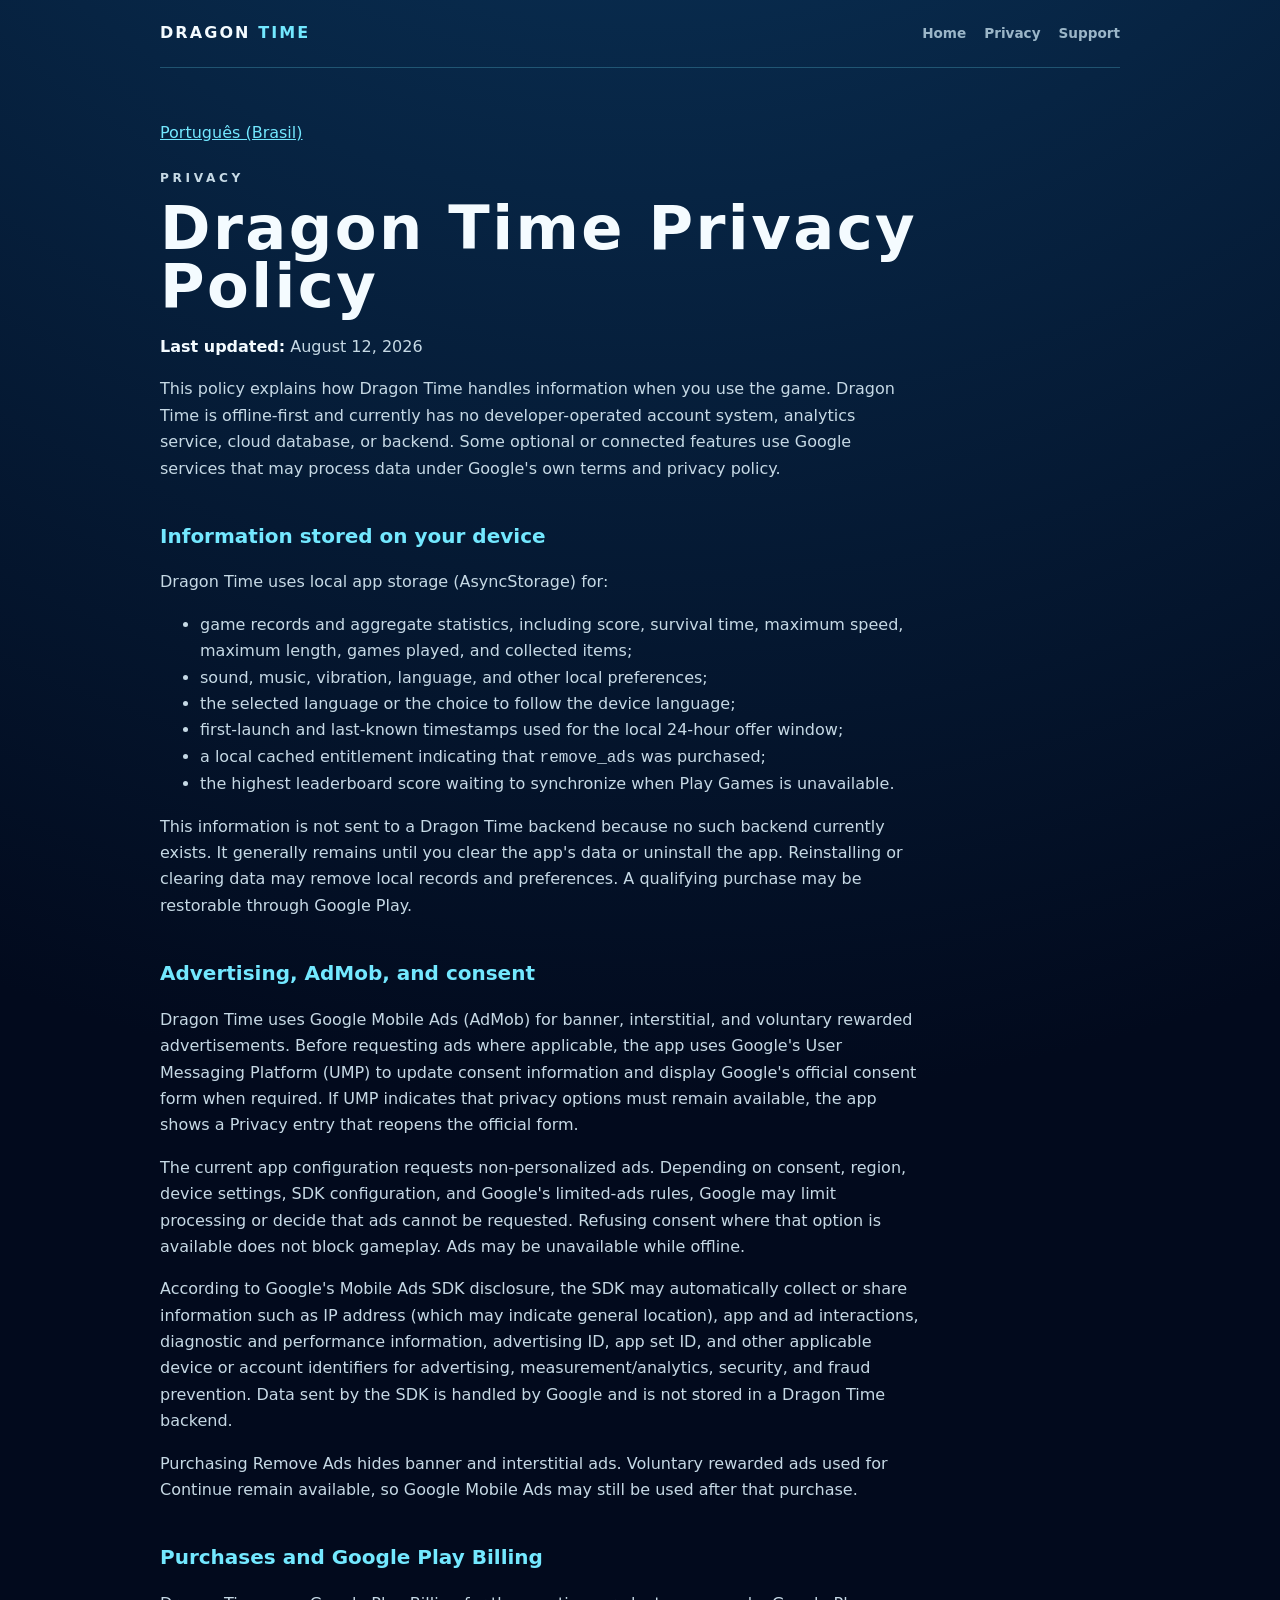
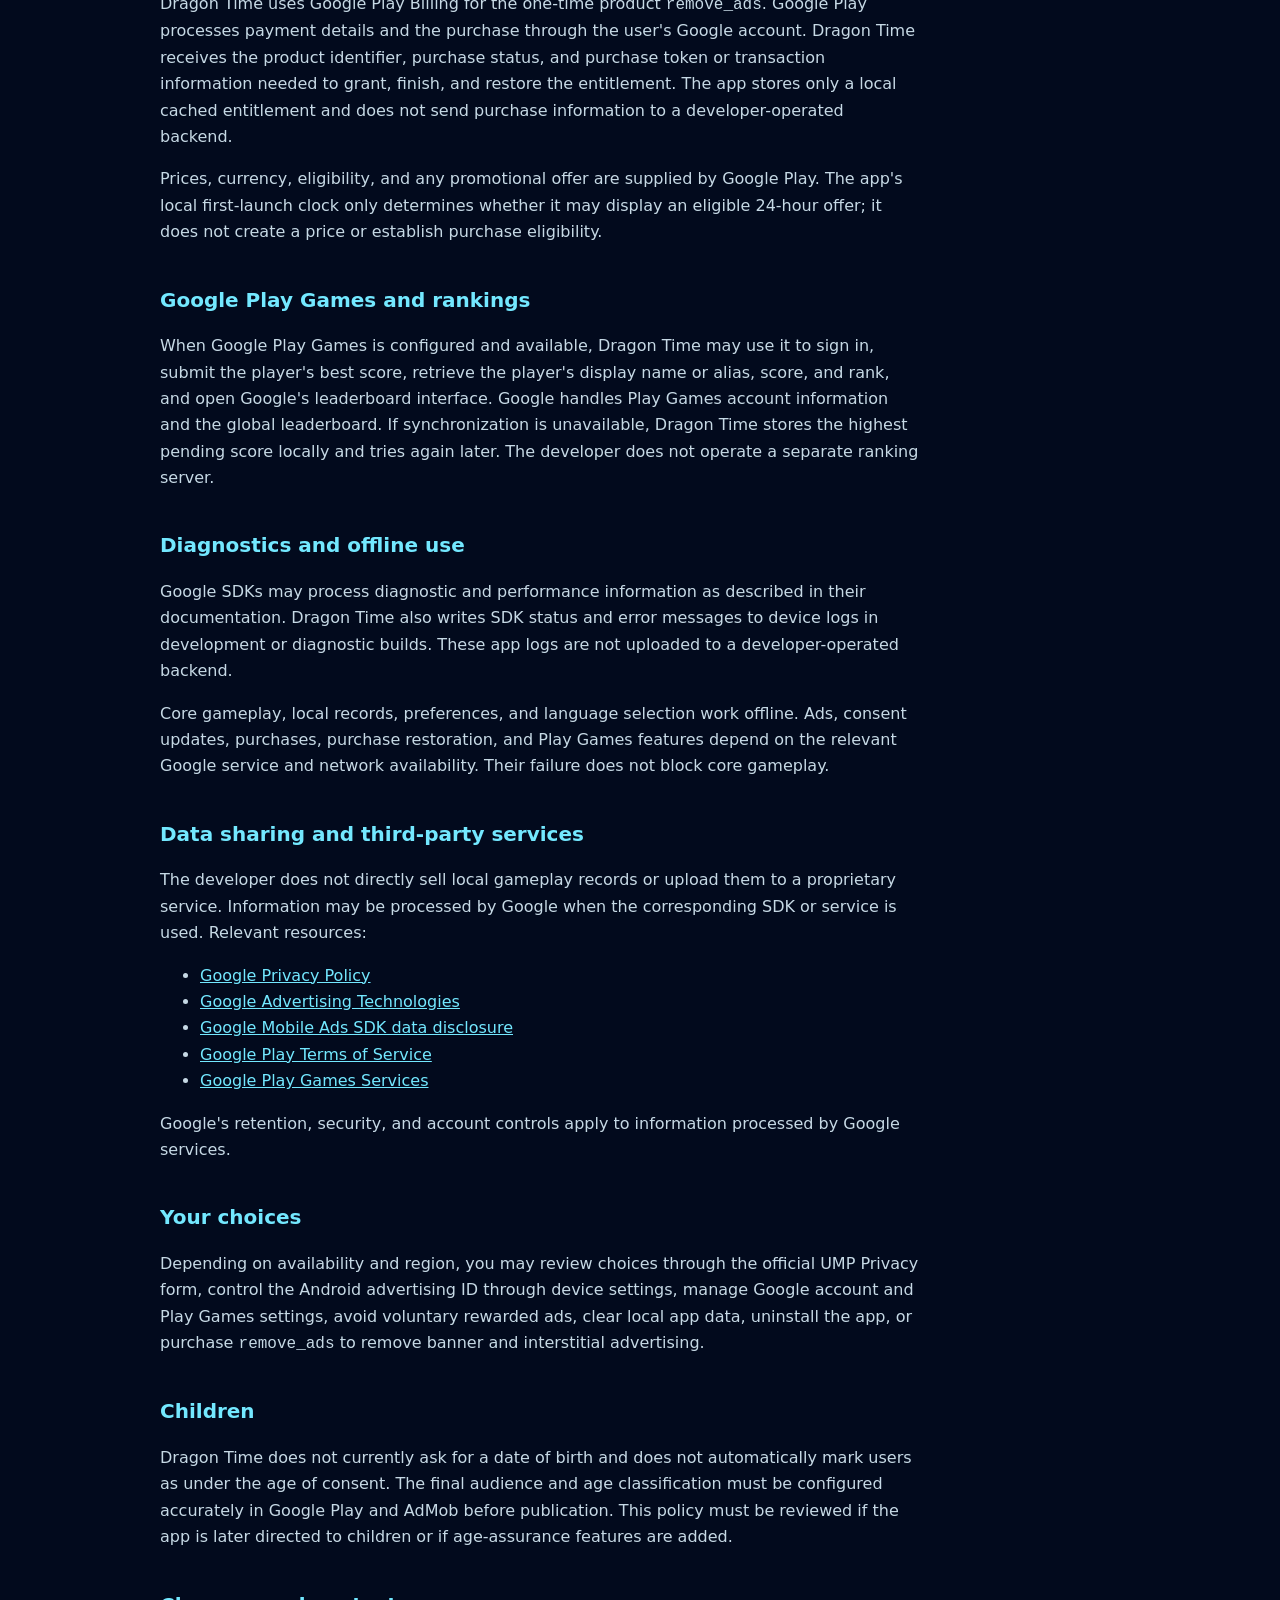
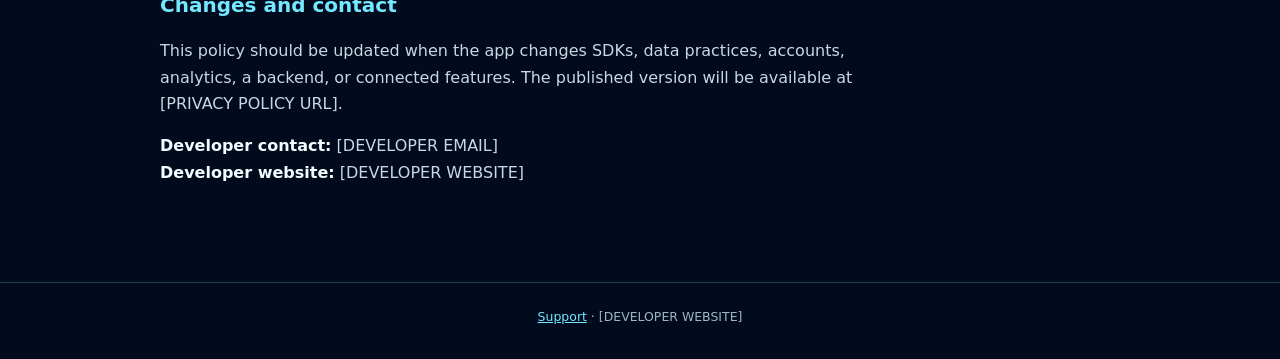
==== privacy/index.html @ 27734ae8 "Initial Dragon Time website" ====
<!doctype html>
<html lang="en">
<head>
  <meta charset="utf-8">
  <meta name="viewport" content="width=device-width,initial-scale=1">
  <meta name="description" content="Dragon Time Privacy Policy.">
  <title>Privacy Policy — Dragon Time</title>
  <link rel="icon" href="/assets/dragon-time-icon.png">
  <link rel="stylesheet" href="/assets/site.css">
</head>
<body>
  <header class="shell nav">
    <a class="brand" href="/">DRAGON <span>TIME</span></a>
    <nav class="nav-links" aria-label="Primary navigation"><a href="/">Home</a><a href="/privacy/">Privacy</a><a href="/support/">Support</a></nav>
  </header>
  <main class="shell content"><article>
    <a class="language-switch" href="/privacy/pt-br/" lang="pt-BR">Português (Brasil)</a>
    <p class="eyebrow">PRIVACY</p><h1>Dragon Time Privacy Policy</h1><p><strong>Last updated:</strong> August 12, 2026</p>
    <p>This policy explains how Dragon Time handles information when you use the game. Dragon Time is offline-first and currently has no developer-operated account system, analytics service, cloud database, or backend. Some optional or connected features use Google services that may process data under Google's own terms and privacy policy.</p>

    <h2>Information stored on your device</h2>
    <p>Dragon Time uses local app storage (AsyncStorage) for:</p>
    <ul><li>game records and aggregate statistics, including score, survival time, maximum speed, maximum length, games played, and collected items;</li><li>sound, music, vibration, language, and other local preferences;</li><li>the selected language or the choice to follow the device language;</li><li>first-launch and last-known timestamps used for the local 24-hour offer window;</li><li>a local cached entitlement indicating that <code>remove_ads</code> was purchased;</li><li>the highest leaderboard score waiting to synchronize when Play Games is unavailable.</li></ul>
    <p>This information is not sent to a Dragon Time backend because no such backend currently exists. It generally remains until you clear the app's data or uninstall the app. Reinstalling or clearing data may remove local records and preferences. A qualifying purchase may be restorable through Google Play.</p>

    <h2>Advertising, AdMob, and consent</h2>
    <p>Dragon Time uses Google Mobile Ads (AdMob) for banner, interstitial, and voluntary rewarded advertisements. Before requesting ads where applicable, the app uses Google's User Messaging Platform (UMP) to update consent information and display Google's official consent form when required. If UMP indicates that privacy options must remain available, the app shows a Privacy entry that reopens the official form.</p>
    <p>The current app configuration requests non-personalized ads. Depending on consent, region, device settings, SDK configuration, and Google's limited-ads rules, Google may limit processing or decide that ads cannot be requested. Refusing consent where that option is available does not block gameplay. Ads may be unavailable while offline.</p>
    <p>According to Google's Mobile Ads SDK disclosure, the SDK may automatically collect or share information such as IP address (which may indicate general location), app and ad interactions, diagnostic and performance information, advertising ID, app set ID, and other applicable device or account identifiers for advertising, measurement/analytics, security, and fraud prevention. Data sent by the SDK is handled by Google and is not stored in a Dragon Time backend.</p>
    <p>Purchasing Remove Ads hides banner and interstitial ads. Voluntary rewarded ads used for Continue remain available, so Google Mobile Ads may still be used after that purchase.</p>

    <h2>Purchases and Google Play Billing</h2>
    <p>Dragon Time uses Google Play Billing for the one-time product <code>remove_ads</code>. Google Play processes payment details and the purchase through the user's Google account. Dragon Time receives the product identifier, purchase status, and purchase token or transaction information needed to grant, finish, and restore the entitlement. The app stores only a local cached entitlement and does not send purchase information to a developer-operated backend.</p>
    <p>Prices, currency, eligibility, and any promotional offer are supplied by Google Play. The app's local first-launch clock only determines whether it may display an eligible 24-hour offer; it does not create a price or establish purchase eligibility.</p>

    <h2>Google Play Games and rankings</h2>
    <p>When Google Play Games is configured and available, Dragon Time may use it to sign in, submit the player's best score, retrieve the player's display name or alias, score, and rank, and open Google's leaderboard interface. Google handles Play Games account information and the global leaderboard. If synchronization is unavailable, Dragon Time stores the highest pending score locally and tries again later. The developer does not operate a separate ranking server.</p>

    <h2>Diagnostics and offline use</h2>
    <p>Google SDKs may process diagnostic and performance information as described in their documentation. Dragon Time also writes SDK status and error messages to device logs in development or diagnostic builds. These app logs are not uploaded to a developer-operated backend.</p>
    <p>Core gameplay, local records, preferences, and language selection work offline. Ads, consent updates, purchases, purchase restoration, and Play Games features depend on the relevant Google service and network availability. Their failure does not block core gameplay.</p>

    <h2>Data sharing and third-party services</h2>
    <p>The developer does not directly sell local gameplay records or upload them to a proprietary service. Information may be processed by Google when the corresponding SDK or service is used. Relevant resources:</p>
    <ul><li><a href="https://policies.google.com/privacy">Google Privacy Policy</a></li><li><a href="https://policies.google.com/technologies/ads">Google Advertising Technologies</a></li><li><a href="https://developers.google.com/admob/android/privacy/play-data-disclosure">Google Mobile Ads SDK data disclosure</a></li><li><a href="https://play.google.com/about/play-terms/">Google Play Terms of Service</a></li><li><a href="https://developers.google.com/games/services">Google Play Games Services</a></li></ul>
    <p>Google's retention, security, and account controls apply to information processed by Google services.</p>

    <h2>Your choices</h2>
    <p>Depending on availability and region, you may review choices through the official UMP Privacy form, control the Android advertising ID through device settings, manage Google account and Play Games settings, avoid voluntary rewarded ads, clear local app data, uninstall the app, or purchase <code>remove_ads</code> to remove banner and interstitial advertising.</p>

    <h2>Children</h2>
    <p>Dragon Time does not currently ask for a date of birth and does not automatically mark users as under the age of consent. The final audience and age classification must be configured accurately in Google Play and AdMob before publication. This policy must be reviewed if the app is later directed to children or if age-assurance features are added.</p>

    <h2>Changes and contact</h2>
    <p>This policy should be updated when the app changes SDKs, data practices, accounts, analytics, a backend, or connected features. The published version will be available at [PRIVACY POLICY URL].</p>
    <p><strong>Developer contact:</strong> [DEVELOPER EMAIL]<br><strong>Developer website:</strong> [DEVELOPER WEBSITE]</p>
  </article></main>
  <footer><div class="shell"><a href="/support/">Support</a> · [DEVELOPER WEBSITE]</div></footer>
</body>
</html>
---- assets/site.css ----
:root {
  color-scheme: dark;
  --bg: #020a1d;
  --panel: #07182e;
  --cyan: #73e8ff;
  --blue: #087fd0;
  --text: #f4fbff;
  --muted: #9bb6c8;
  --stroke: rgba(115, 232, 255, 0.24);
}

* { box-sizing: border-box; }
html { scroll-behavior: smooth; }
body { margin: 0; min-height: 100vh; background: radial-gradient(circle at 50% -20%, #0c3e69 0, var(--bg) 42%); color: var(--text); font: 16px/1.65 system-ui, -apple-system, BlinkMacSystemFont, "Segoe UI", sans-serif; }
a { color: var(--cyan); }
img { display: block; max-width: 100%; }
.shell { width: min(100% - 32px, 960px); margin-inline: auto; }
.nav { display: flex; align-items: center; justify-content: space-between; min-height: 68px; border-bottom: 1px solid var(--stroke); }
.brand { color: var(--text); font-weight: 900; letter-spacing: .13em; text-decoration: none; }
.brand span { color: var(--cyan); }
.nav-links { display: flex; gap: 18px; }
.nav-links a { color: var(--muted); font-size: .85rem; font-weight: 700; text-decoration: none; }
.nav-links a:hover, .nav-links a:focus-visible { color: var(--cyan); }
.hero { min-height: 69vh; display: grid; place-items: center; padding: 72px 0; text-align: center; }
.icon { width: 116px; height: 116px; margin: 0 auto 26px; border: 1px solid var(--stroke); border-radius: 28px; box-shadow: 0 0 44px rgba(0, 191, 255, .3); }
.eyebrow { margin: 0; color: var(--cyan); font-size: .76rem; font-weight: 900; letter-spacing: .3em; }
h1 { margin: 12px 0 18px; font-size: clamp(3rem, 12vw, 6rem); line-height: .95; letter-spacing: .04em; }
.lead { max-width: 620px; margin: 0 auto; color: #c6deec; font-size: clamp(1rem, 3vw, 1.25rem); }
.badge { display: inline-flex; align-items: center; margin-top: 30px; padding: 12px 20px; border: 1px solid var(--stroke); border-radius: 999px; background: rgba(7, 127, 208, .18); color: var(--text); font-size: .8rem; font-weight: 800; letter-spacing: .08em; }
.cards { display: grid; gap: 16px; grid-template-columns: repeat(2, 1fr); padding-bottom: 72px; }
.card { padding: 24px; border: 1px solid var(--stroke); border-radius: 18px; background: rgba(7, 24, 46, .78); text-decoration: none; }
.card h2 { margin: 0 0 6px; color: var(--text); font-size: 1.05rem; }
.card p { margin: 0; color: var(--muted); font-size: .9rem; }
.content { padding: 52px 0 80px; }
.content article { max-width: 760px; }
.content h1 { font-size: clamp(2.1rem, 7vw, 3.8rem); }
.content h2 { margin-top: 38px; color: var(--cyan); font-size: 1.25rem; }
.content p, .content li { color: #c6d9e5; }
.content strong { color: var(--text); }
.language-switch { display: inline-block; margin-bottom: 22px; }
.support { padding: 28px; border: 1px solid var(--stroke); border-radius: 18px; background: var(--panel); }
footer { padding: 24px 0 34px; border-top: 1px solid var(--stroke); color: var(--muted); font-size: .78rem; text-align: center; }

@media (max-width: 620px) {
  .shell { width: min(100% - 24px, 960px); }
  .nav { align-items: flex-start; flex-direction: column; gap: 8px; padding: 16px 0; }
  .nav-links { width: 100%; justify-content: space-between; gap: 10px; }
  .hero { min-height: 62vh; padding: 54px 0; }
  .cards { grid-template-columns: 1fr; }
  .content { padding-top: 36px; }
}
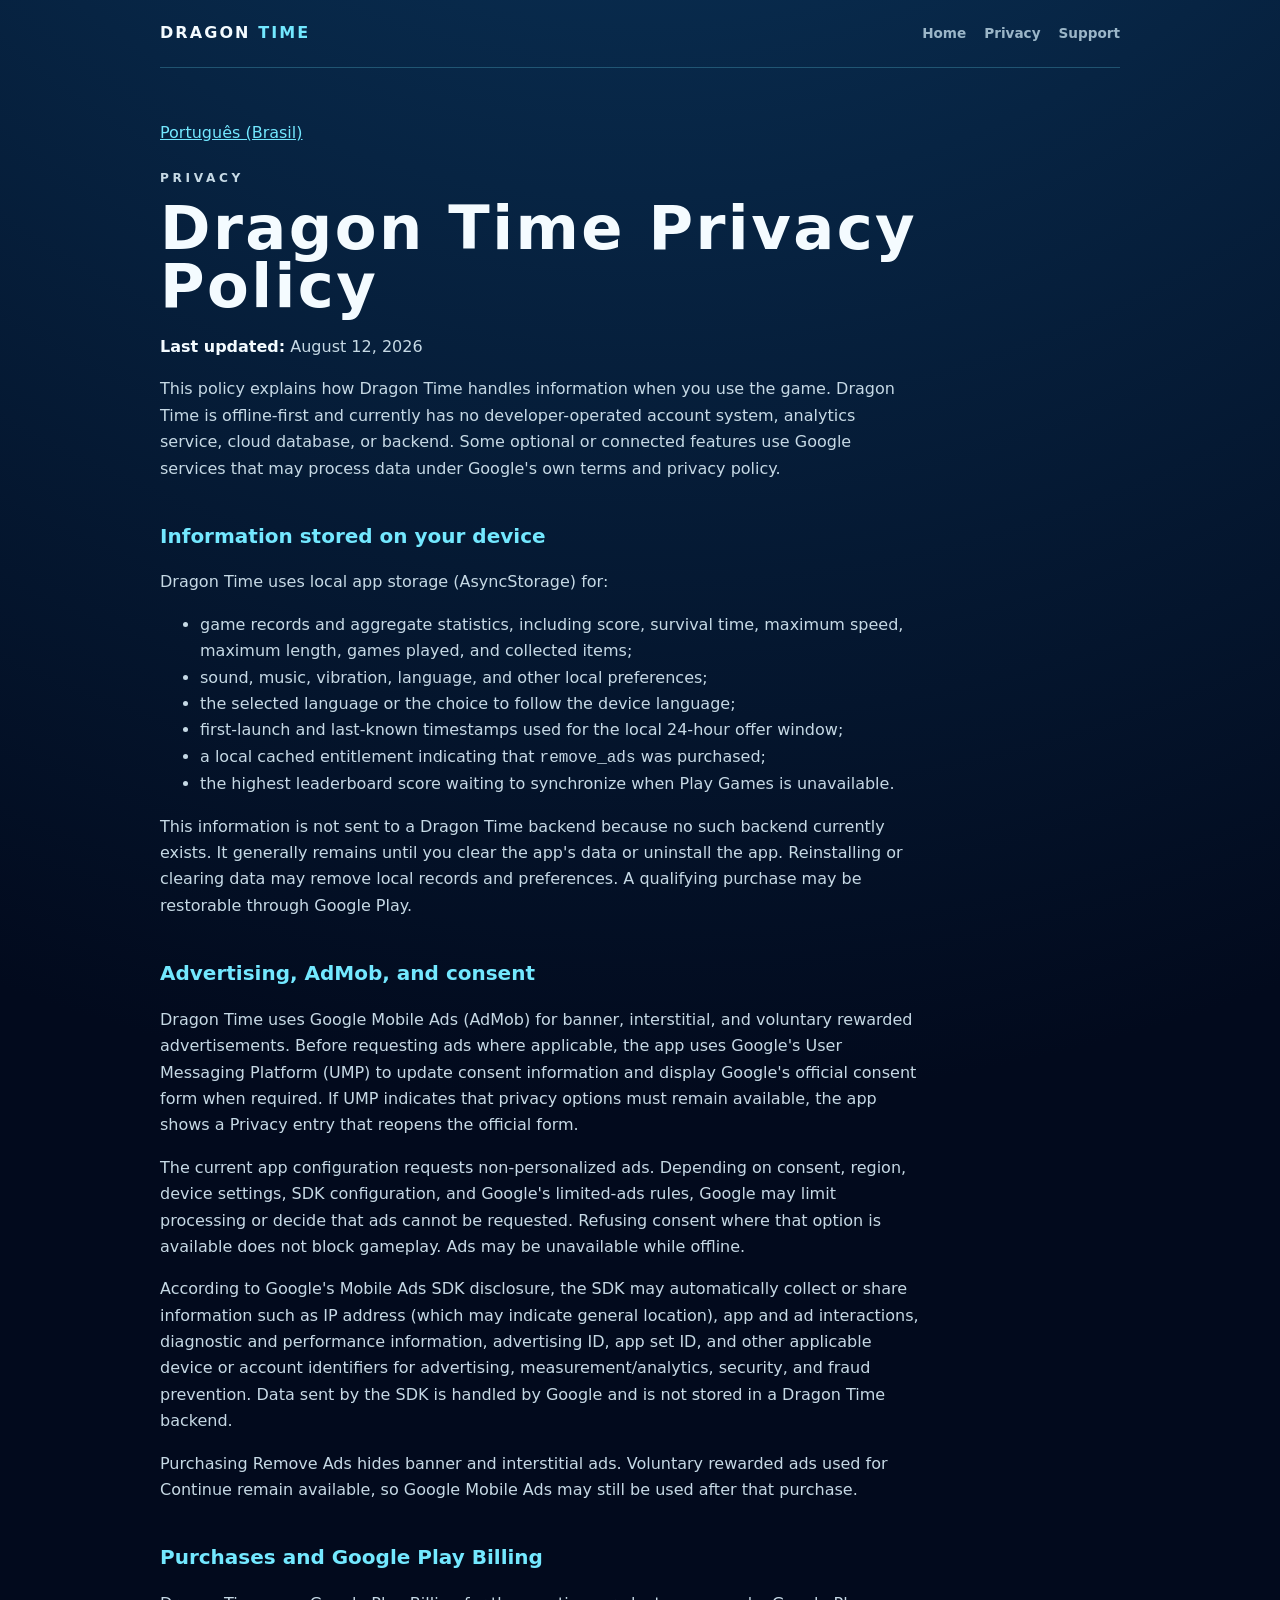
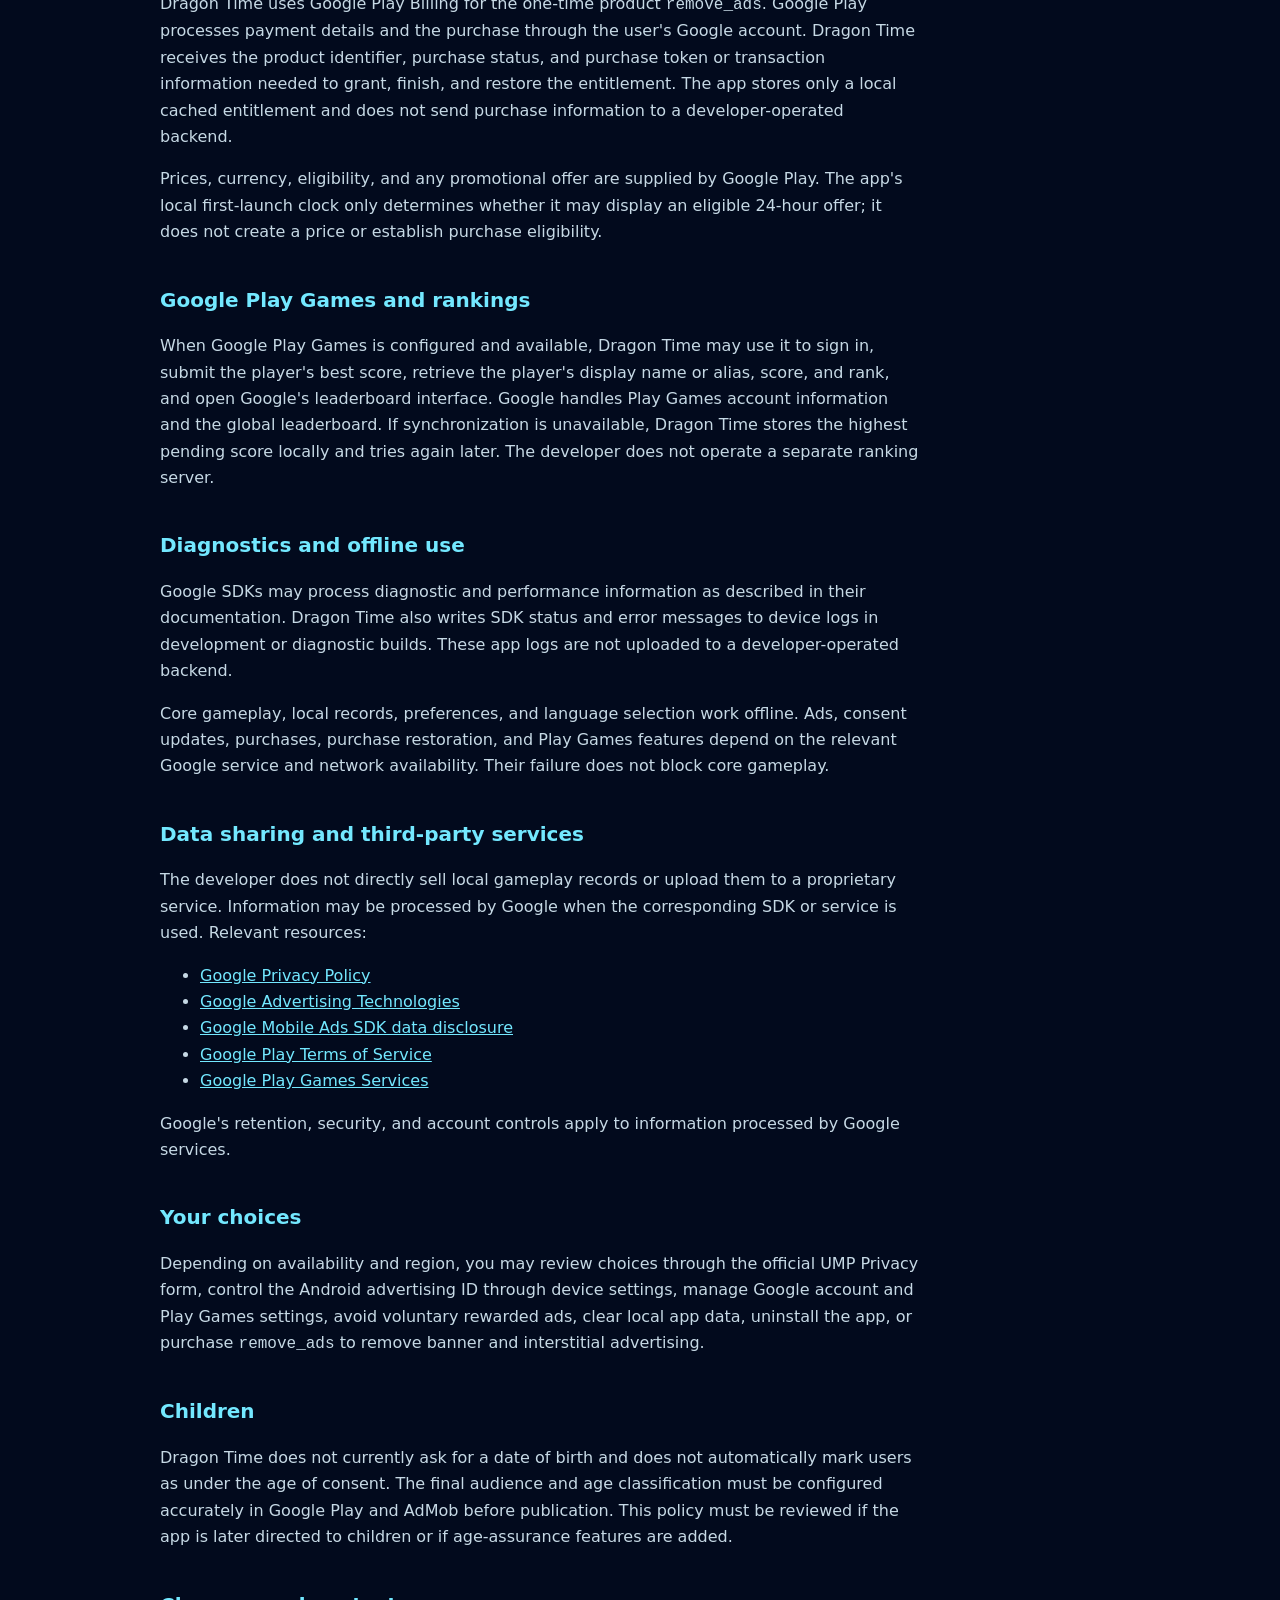
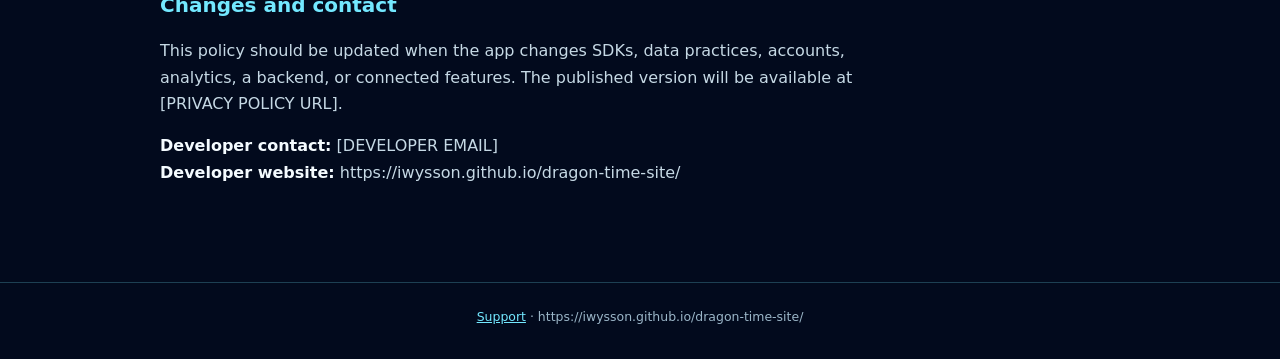
==== commit 04392a3b: "Fix GitHub Pages paths and website links" ====
--- a/privacy/index.html
+++ b/privacy/index.html
@@ -5,16 +5,16 @@
   <meta name="viewport" content="width=device-width,initial-scale=1">
   <meta name="description" content="Dragon Time Privacy Policy.">
   <title>Privacy Policy — Dragon Time</title>
-  <link rel="icon" href="/assets/dragon-time-icon.png">
-  <link rel="stylesheet" href="/assets/site.css">
+  <link rel="icon" href="../assets/dragon-time-icon.png">
+  <link rel="stylesheet" href="../assets/site.css">
 </head>
 <body>
   <header class="shell nav">
-    <a class="brand" href="/">DRAGON <span>TIME</span></a>
-    <nav class="nav-links" aria-label="Primary navigation"><a href="/">Home</a><a href="/privacy/">Privacy</a><a href="/support/">Support</a></nav>
+    <a class="brand" href="../">DRAGON <span>TIME</span></a>
+    <nav class="nav-links" aria-label="Primary navigation"><a href="../">Home</a><a href="./">Privacy</a><a href="../support/">Support</a></nav>
   </header>
   <main class="shell content"><article>
-    <a class="language-switch" href="/privacy/pt-br/" lang="pt-BR">Português (Brasil)</a>
+    <a class="language-switch" href="pt-br/" lang="pt-BR">Português (Brasil)</a>
     <p class="eyebrow">PRIVACY</p><h1>Dragon Time Privacy Policy</h1><p><strong>Last updated:</strong> August 12, 2026</p>
     <p>This policy explains how Dragon Time handles information when you use the game. Dragon Time is offline-first and currently has no developer-operated account system, analytics service, cloud database, or backend. Some optional or connected features use Google services that may process data under Google's own terms and privacy policy.</p>
 
@@ -53,9 +53,8 @@
 
     <h2>Changes and contact</h2>
     <p>This policy should be updated when the app changes SDKs, data practices, accounts, analytics, a backend, or connected features. The published version will be available at [PRIVACY POLICY URL].</p>
-    <p><strong>Developer contact:</strong> [DEVELOPER EMAIL]<br><strong>Developer website:</strong> [DEVELOPER WEBSITE]</p>
+    <p><strong>Developer contact:</strong> [DEVELOPER EMAIL]<br><strong>Developer website:</strong> https://iwysson.github.io/dragon-time-site/</p>
   </article></main>
-  <footer><div class="shell"><a href="/support/">Support</a> · [DEVELOPER WEBSITE]</div></footer>
+  <footer><div class="shell"><a href="../support/">Support</a> · https://iwysson.github.io/dragon-time-site/</div></footer>
 </body>
 </html>
-
